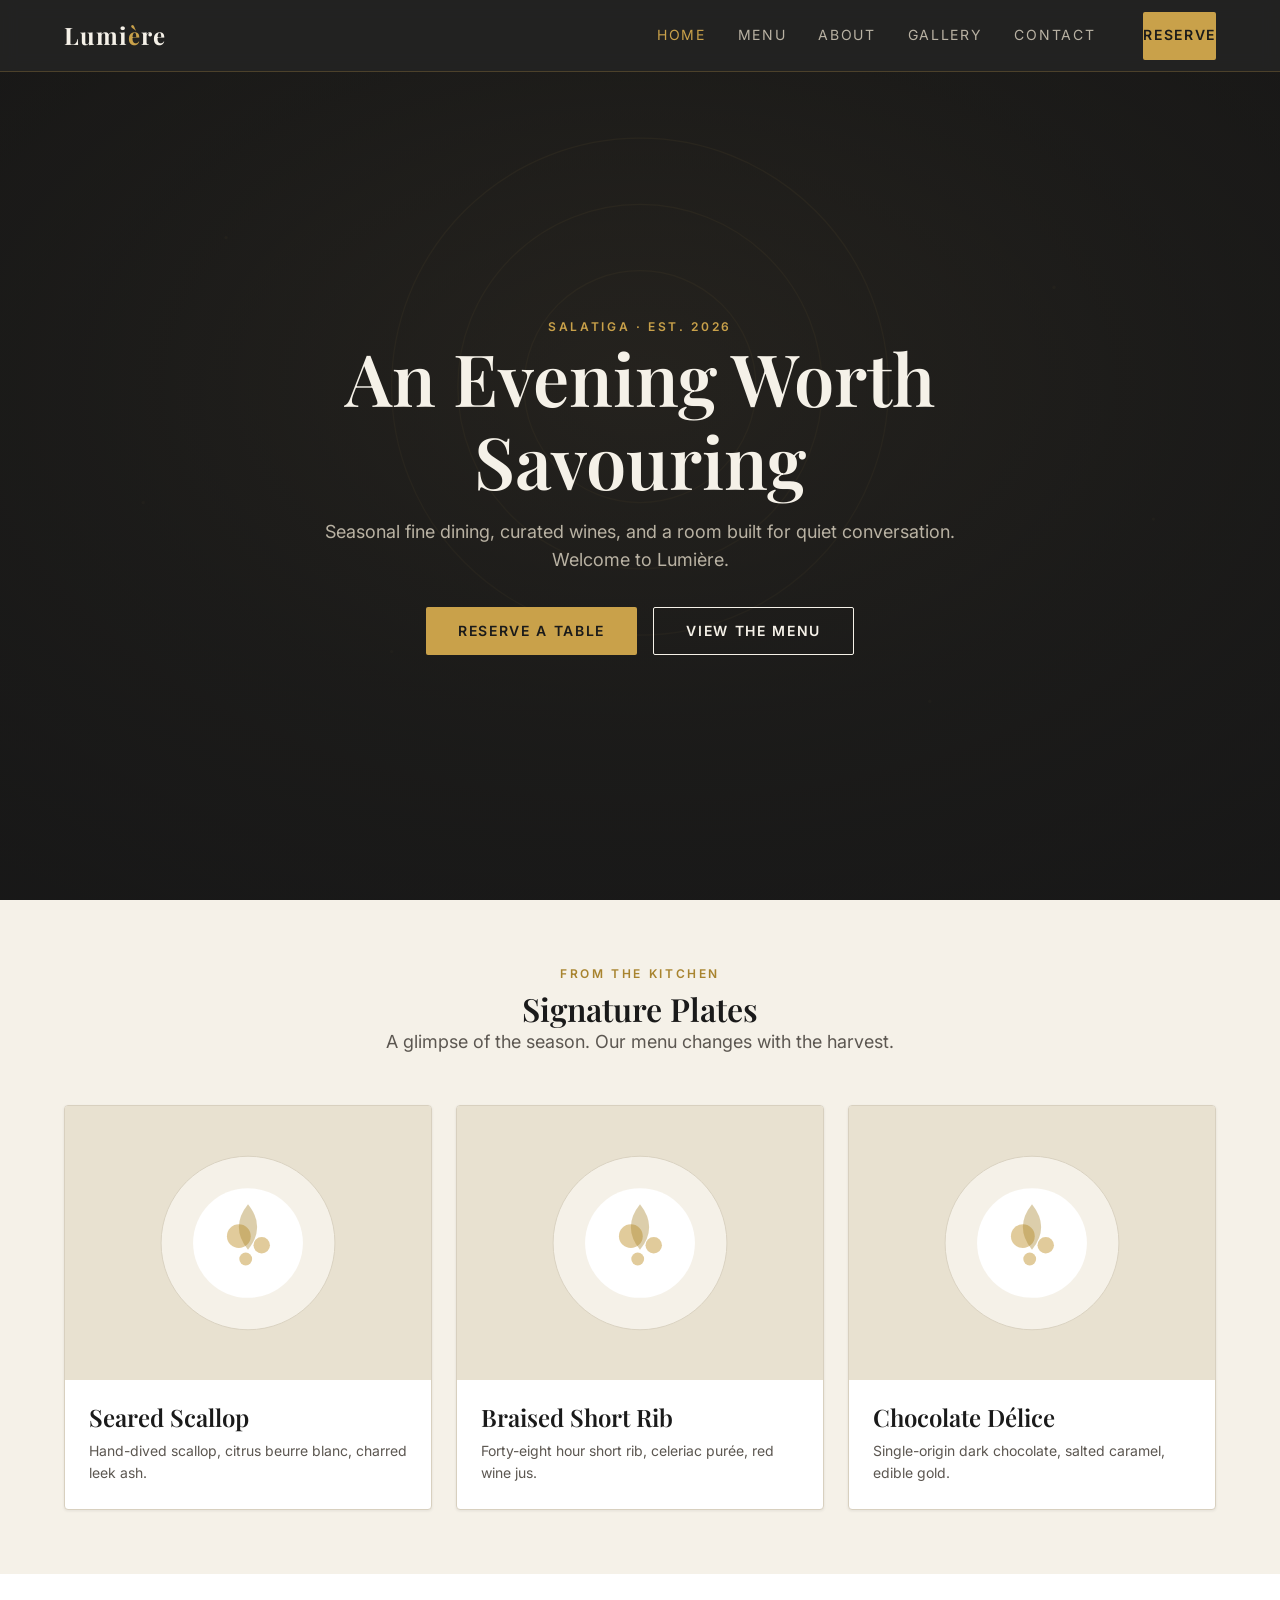
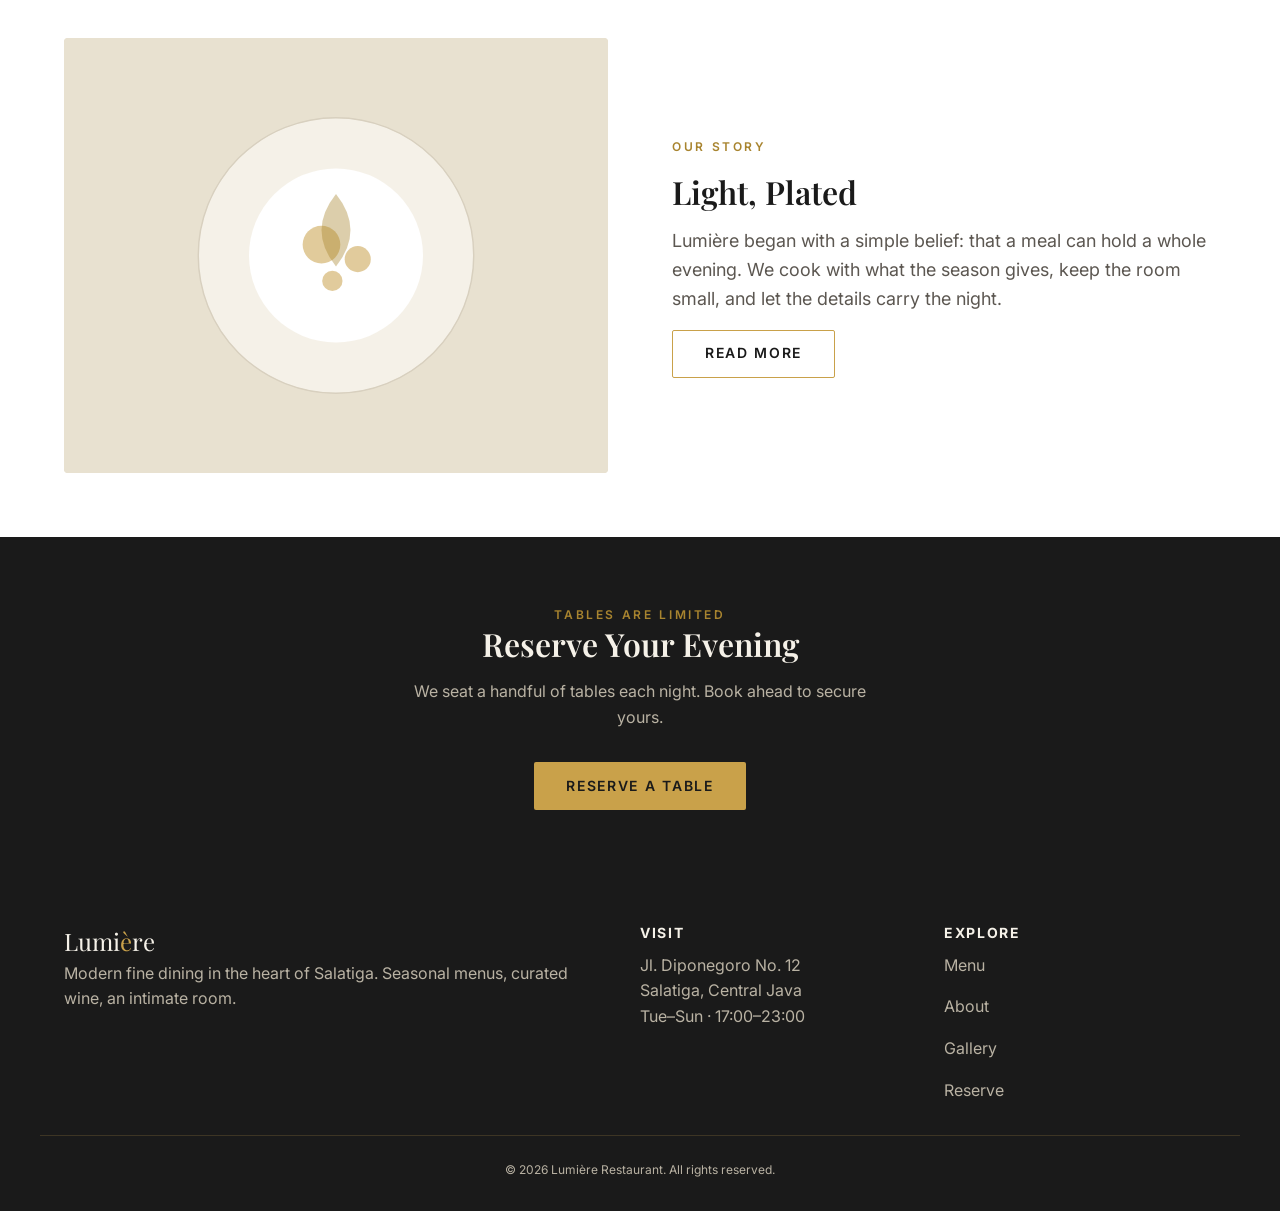
==== index.html @ 9eb80b6d "Initial commit: Lumiere restaurant website" ====
<!DOCTYPE html>
<html lang="en">
<head>
  <meta charset="UTF-8">
  <meta name="viewport" content="width=device-width, initial-scale=1">
  <title>Lumiere — Modern Fine Dining</title>
  <meta name="description" content="Lumiere is a modern fine dining restaurant. Seasonal tasting menus, curated wines, an intimate room. Reserve your table.">
  <link rel="preconnect" href="https://fonts.googleapis.com">
  <link rel="preconnect" href="https://fonts.gstatic.com" crossorigin>
  <link href="https://fonts.googleapis.com/css2?family=Playfair+Display:wght@500;600;700&family=Inter:wght@400;500;600&display=swap" rel="stylesheet">
  <link rel="stylesheet" href="css/index.css">
</head>
<body>
  <a class="skip-link" href="#main">Skip to content</a>

  <header class="nav" data-open="false">
    <div class="container nav__inner">
      <a class="nav__brand" href="index.html">Lumi<span>è</span>re</a>
      <button class="nav__toggle" aria-label="Toggle navigation" aria-expanded="false" aria-controls="nav-links">
        <span></span><span></span><span></span>
      </button>
      <nav id="nav-links" class="nav__links" aria-label="Primary">
        <a href="index.html">Home</a>
        <a href="menu.html">Menu</a>
        <a href="about.html">About</a>
        <a href="gallery.html">Gallery</a>
        <a href="contact.html">Contact</a>
        <a class="btn btn--primary" href="reservation.html">Reserve</a>
      </nav>
    </div>
  </header>

  <main id="main">
    <!-- Hero -->
    <section class="hero">
      <div class="container">
        <p class="eyebrow">Salatiga · Est. 2026</p>
        <h1>An Evening Worth<br>Savouring</h1>
        <p class="lead">Seasonal fine dining, curated wines, and a room built for quiet conversation. Welcome to Lumière.</p>
        <div class="hero__cta">
          <a class="btn btn--primary" href="reservation.html">Reserve a Table</a>
          <a class="btn btn--on-dark" href="menu.html">View the Menu</a>
        </div>
      </div>
    </section>

    <!-- Featured dishes -->
    <section class="section">
      <div class="container">
        <div class="section-head">
          <span class="eyebrow">From the Kitchen</span>
          <h2>Signature Plates</h2>
          <p class="lead" style="margin-inline:auto">A glimpse of the season. Our menu changes with the harvest.</p>
        </div>
        <div class="grid grid--3">
          <article class="card">
            <img class="card__img" src="assets/dish.svg" alt="Seared scallop with citrus beurre blanc" loading="lazy">
            <div class="card__body">
              <h3>Seared Scallop</h3>
              <p>Hand-dived scallop, citrus beurre blanc, charred leek ash.</p>
            </div>
          </article>
          <article class="card">
            <img class="card__img" src="assets/dish.svg" alt="Slow-braised short rib with celeriac" loading="lazy">
            <div class="card__body">
              <h3>Braised Short Rib</h3>
              <p>Forty-eight hour short rib, celeriac purée, red wine jus.</p>
            </div>
          </article>
          <article class="card">
            <img class="card__img" src="assets/dish.svg" alt="Dark chocolate délice with gold leaf" loading="lazy">
            <div class="card__body">
              <h3>Chocolate Délice</h3>
              <p>Single-origin dark chocolate, salted caramel, edible gold.</p>
            </div>
          </article>
        </div>
      </div>
    </section>

    <!-- Story teaser -->
    <section class="section" style="background:var(--white)">
      <div class="container split">
        <img class="split__media" src="assets/dish.svg" alt="The Lumière dining room at dusk">
        <div class="stack">
          <span class="eyebrow">Our Story</span>
          <h2>Light, Plated</h2>
          <p class="lead">Lumière began with a simple belief: that a meal can hold a whole evening. We cook with what the season gives, keep the room small, and let the details carry the night.</p>
          <a class="btn btn--ghost" href="about.html">Read More</a>
        </div>
      </div>
    </section>

    <!-- Reserve band -->
    <section class="band">
      <div class="container">
        <span class="eyebrow">Tables Are Limited</span>
        <h2>Reserve Your Evening</h2>
        <p>We seat a handful of tables each night. Book ahead to secure yours.</p>
        <a class="btn btn--primary" href="reservation.html">Reserve a Table</a>
      </div>
    </section>
  </main>

  <footer class="footer">
    <div class="container footer__grid">
      <div>
        <p class="footer__brand">Lumi<span>è</span>re</p>
        <p>Modern fine dining in the heart of Salatiga. Seasonal menus, curated wine, an intimate room.</p>
      </div>
      <div>
        <h4>Visit</h4>
        <p>Jl. Diponegoro No. 12<br>Salatiga, Central Java</p>
        <p>Tue–Sun · 17:00–23:00</p>
      </div>
      <div>
        <h4>Explore</h4>
        <ul class="stack">
          <li><a href="menu.html">Menu</a></li>
          <li><a href="about.html">About</a></li>
          <li><a href="gallery.html">Gallery</a></li>
          <li><a href="reservation.html">Reserve</a></li>
        </ul>
      </div>
    </div>
    <div class="container footer__bottom">
      <p>© <span id="year">2026</span> Lumière Restaurant. All rights reserved.</p>
    </div>
  </footer>

  <script src="js/main.js"></script>
</body>
</html>
---- css/index.css ----
:root {
  /* Color */
  --charcoal: #1a1a1a;
  --charcoal-90: #262626;
  --charcoal-80: #333333;
  --gold: #c9a14a;
  --gold-dark: #a8842f;
  --cream: #f5f1e8;
  --cream-dark: #e8e1d0;
  --white: #ffffff;
  --text: #1a1a1a;
  --text-muted: #5c5751;
  --text-on-dark: #f5f1e8;
  --text-on-dark-muted: #b9b2a3;
  --error: #b3261e;
  --success: #2e7d32;
  --border: #d8d0bf;

  /* Type scale */
  --fs-12: 0.75rem;
  --fs-14: 0.875rem;
  --fs-16: 1rem;
  --fs-18: 1.125rem;
  --fs-24: 1.5rem;
  --fs-32: 2rem;
  --fs-48: clamp(2.25rem, 6vw, 3rem);
  --fs-hero: clamp(2.75rem, 9vw, 4.5rem);

  /* Spacing (8pt rhythm) */
  --sp-1: 0.5rem;
  --sp-2: 1rem;
  --sp-3: 1.5rem;
  --sp-4: 2rem;
  --sp-6: 3rem;
  --sp-8: 4rem;
  --sp-12: 6rem;

  /* Misc */
  --radius: 4px;
  --maxw: 1200px;
  --nav-h: 72px;
  --shadow-sm: 0 1px 3px rgba(26, 26, 26, .08);
  --shadow-md: 0 8px 24px rgba(26, 26, 26, .12);
  --ease: cubic-bezier(.2, .7, .3, 1);
  --dur: 220ms;
}

*,
*::before,
*::after {
  box-sizing: border-box;
  margin: 0;
  padding: 0;
}

html {
  scroll-behavior: smooth;
  -webkit-text-size-adjust: 100%;
}

@media (prefers-reduced-motion: reduce) {
  html {
    scroll-behavior: auto;
  }

  *,
  *::before,
  *::after {
    animation-duration: .01ms !important;
    transition-duration: .01ms !important;
  }
}

img {
  max-width: 100%;
  height: auto;
  display: block;
}

a {
  color: inherit;
  text-decoration: none;
}

button {
  font: inherit;
  cursor: pointer;
  border: none;
  background: none;
}

ul {
  list-style: none;
}

body {
  font-family: 'Inter', system-ui, sans-serif;
  font-size: var(--fs-16);
  line-height: 1.6;
  color: var(--text);
  background: var(--cream);
  -webkit-font-smoothing: antialiased;
}

h1,
h2,
h3,
.display {
  font-family: 'Playfair Display', Georgia, serif;
  font-weight: 600;
  line-height: 1.15;
  color: var(--charcoal);
}

h1 {
  font-size: var(--fs-48);
}

h2 {
  font-size: var(--fs-32);
}

h3 {
  font-size: var(--fs-24);
}

.eyebrow {
  font-size: var(--fs-12);
  letter-spacing: .22em;
  text-transform: uppercase;
  color: var(--gold-dark);
  font-weight: 600;
}

.lead {
  font-size: var(--fs-18);
  color: var(--text-muted);
  max-width: 60ch;
}

.container {
  width: 100%;
  max-width: var(--maxw);
  margin: 0 auto;
  padding: 0 var(--sp-3);
}

.section {
  padding: var(--sp-8) 0;
}

.section--tight {
  padding: var(--sp-6) 0;
}

.text-center {
  text-align: center;
}

.stack > * + * {
  margin-top: var(--sp-2);
}

.section-head {
  max-width: 60ch;
  margin: 0 auto var(--sp-6);
  text-align: center;
}

.section-head .eyebrow {
  display: block;
  margin-bottom: var(--sp-1);
}

.btn {
  display: inline-flex;
  align-items: center;
  justify-content: center;
  gap: .5rem;
  min-height: 48px;
  padding: 0 var(--sp-4);
  font-size: var(--fs-14);
  font-weight: 600;
  letter-spacing: .12em;
  text-transform: uppercase;
  border-radius: 2px;
  transition:
    background var(--dur) var(--ease),
    color var(--dur) var(--ease),
    transform var(--dur) var(--ease);
}

.btn:active {
  transform: scale(.98);
}

.btn--primary {
  background: var(--gold);
  color: var(--charcoal);
}

.btn--primary:hover {
  background: var(--gold-dark);
  color: var(--white);
}

.btn--ghost {
  border: 1px solid var(--gold);
  color: var(--charcoal);
}

.btn--ghost:hover {
  background: var(--gold);
  color: var(--charcoal);
}

.btn--on-dark {
  border: 1px solid var(--text-on-dark);
  color: var(--text-on-dark);
}

.btn--on-dark:hover {
  background: var(--text-on-dark);
  color: var(--charcoal);
}

:focus-visible {
  outline: 3px solid var(--gold);
  outline-offset: 2px;
  border-radius: var(--radius);
}

.skip-link {
  position: absolute;
  left: -999px;
  top: 0;
  z-index: 2000;
  background: var(--charcoal);
  color: var(--cream);
  padding: var(--sp-1) var(--sp-2);
}

.skip-link:focus {
  left: var(--sp-2);
  top: var(--sp-2);
}

.nav {
  position: sticky;
  top: 0;
  z-index: 100;
  height: var(--nav-h);
  background: rgba(26, 26, 26, .96);
  backdrop-filter: blur(8px);
  border-bottom: 1px solid rgba(201, 161, 74, .25);
}

.nav__inner {
  display: flex;
  align-items: center;
  justify-content: space-between;
  height: 100%;
}

.nav__brand {
  font-family: 'Playfair Display', serif;
  font-size: var(--fs-24);
  font-weight: 700;
  color: var(--cream);
  letter-spacing: .04em;
}

.nav__brand span {
  color: var(--gold);
}

.nav__toggle {
  display: inline-flex;
  flex-direction: column;
  gap: 5px;
  padding: 10px;
  color: var(--cream);
}

.nav__toggle span {
  width: 26px;
  height: 2px;
  background: currentColor;
  transition:
    transform var(--dur) var(--ease),
    opacity var(--dur);
}

.nav[data-open="true"] .nav__toggle span:nth-child(1) {
  transform: translateY(7px) rotate(45deg);
}

.nav[data-open="true"] .nav__toggle span:nth-child(2) {
  opacity: 0;
}

.nav[data-open="true"] .nav__toggle span:nth-child(3) {
  transform: translateY(-7px) rotate(-45deg);
}

.nav__links {
  display: none;
}

.nav__links a {
  display: block;
  padding: var(--sp-2) 0;
  color: var(--text-on-dark-muted);
  font-size: var(--fs-14);
  letter-spacing: .12em;
  text-transform: uppercase;
  transition: color var(--dur);
}

.nav__links a:hover {
  color: var(--cream);
}

.nav__links a[aria-current="page"] {
  color: var(--gold);
}

.nav__links a.btn--primary {
  color: var(--charcoal);
  display: inline-flex;
}

.nav__links a.btn--primary:hover {
  color: var(--white);
}

/* Mobile drawer */
@media (max-width: 1023px) {
  .nav__links {
    position: fixed;
    inset: var(--nav-h) 0 auto 0;
    background: var(--charcoal);
    padding: var(--sp-2) var(--sp-3) var(--sp-4);
    border-bottom: 1px solid rgba(201, 161, 74, .25);
    transform: translateY(-12px);
    opacity: 0;
    pointer-events: none;
    transition:
      transform var(--dur) var(--ease),
      opacity var(--dur);
  }

  .nav[data-open="true"] .nav__links {
    display: block;
    transform: none;
    opacity: 1;
    pointer-events: auto;
  }

  .nav__links .btn {
    margin-top: var(--sp-2);
    width: 100%;
  }
}

@media (min-width: 1024px) {
  .nav__toggle {
    display: none;
  }

  .nav__links {
    display: flex;
    align-items: center;
    gap: var(--sp-4);
  }

  .nav__links a {
    padding: 0;
  }

  .nav__links .btn {
    margin-left: var(--sp-2);
  }
}

.hero {
  position: relative;
  min-height: calc(100dvh - var(--nav-h));
  display: grid;
  place-items: center;
  text-align: center;
  color: var(--cream);
  padding: var(--sp-8) 0;
  background:
    linear-gradient(rgba(26, 26, 26, .6), rgba(26, 26, 26, .78)),
    url('../assets/hero.svg') center / cover no-repeat,
    var(--charcoal);
}

.hero h1 {
  color: var(--cream);
  font-size: var(--fs-hero);
}

.hero .eyebrow {
  color: var(--gold);
}

.hero .lead {
  color: var(--text-on-dark-muted);
  margin: var(--sp-2) auto var(--sp-4);
}

.hero__cta {
  display: flex;
  gap: var(--sp-2);
  justify-content: center;
  flex-wrap: wrap;
}

.grid {
  display: grid;
  gap: var(--sp-3);
}

.grid--3 {
  grid-template-columns: 1fr;
}

@media (min-width: 768px) {
  .grid--3 {
    grid-template-columns: repeat(2, 1fr);
  }
}

@media (min-width: 1024px) {
  .grid--3 {
    grid-template-columns: repeat(3, 1fr);
  }
}

.card {
  background: var(--white);
  border: 1px solid var(--border);
  border-radius: var(--radius);
  overflow: hidden;
  box-shadow: var(--shadow-sm);
  transition:
    transform var(--dur) var(--ease),
    box-shadow var(--dur) var(--ease);
}

.card:hover {
  transform: translateY(-4px);
  box-shadow: var(--shadow-md);
}

.card__img {
  aspect-ratio: 4 / 3;
  background: var(--cream-dark);
  object-fit: cover;
  width: 100%;
}

.card__body {
  padding: var(--sp-3);
}

.card__body h3 {
  margin-bottom: var(--sp-1);
}

.card__body p {
  color: var(--text-muted);
  font-size: var(--fs-14);
}

.split {
  display: grid;
  gap: var(--sp-4);
  align-items: center;
}

@media (min-width: 1024px) {
  .split {
    grid-template-columns: 1fr 1fr;
    gap: var(--sp-8);
  }
}

.split__media {
  aspect-ratio: 5 / 4;
  border-radius: var(--radius);
  background: var(--cream-dark);
  object-fit: cover;
  width: 100%;
}

.band {
  background: var(--charcoal);
  color: var(--cream);
  text-align: center;
  padding: var(--sp-8) 0;
}

.band h2 {
  color: var(--cream);
}

.band p {
  color: var(--text-on-dark-muted);
  margin: var(--sp-2) auto var(--sp-4);
  max-width: 50ch;
}

.footer {
  background: var(--charcoal);
  color: var(--text-on-dark-muted);
  padding: var(--sp-6) 0 var(--sp-4);
}

.footer__grid {
  display: grid;
  gap: var(--sp-4);
}

@media (min-width: 768px) {
  .footer__grid {
    grid-template-columns: 2fr 1fr 1fr;
  }
}

.footer__brand {
  font-family: 'Playfair Display', serif;
  font-size: var(--fs-24);
  color: var(--cream);
}

.footer__brand span {
  color: var(--gold);
}

.footer h4 {
  color: var(--cream);
  font-size: var(--fs-14);
  letter-spacing: .12em;
  text-transform: uppercase;
  margin-bottom: var(--sp-1);
  font-family: 'Inter', sans-serif;
}

.footer a:hover {
  color: var(--cream);
}

.footer__bottom {
  margin-top: var(--sp-4);
  padding-top: var(--sp-3);
  border-top: 1px solid rgba(201, 161, 74, .2);
  font-size: var(--fs-12);
  text-align: center;
}

.sr-only {
  position: absolute;
  width: 1px;
  height: 1px;
  padding: 0;
  margin: -1px;
  overflow: hidden;
  clip: rect(0 0 0 0);
  white-space: nowrap;
  border: 0;
}
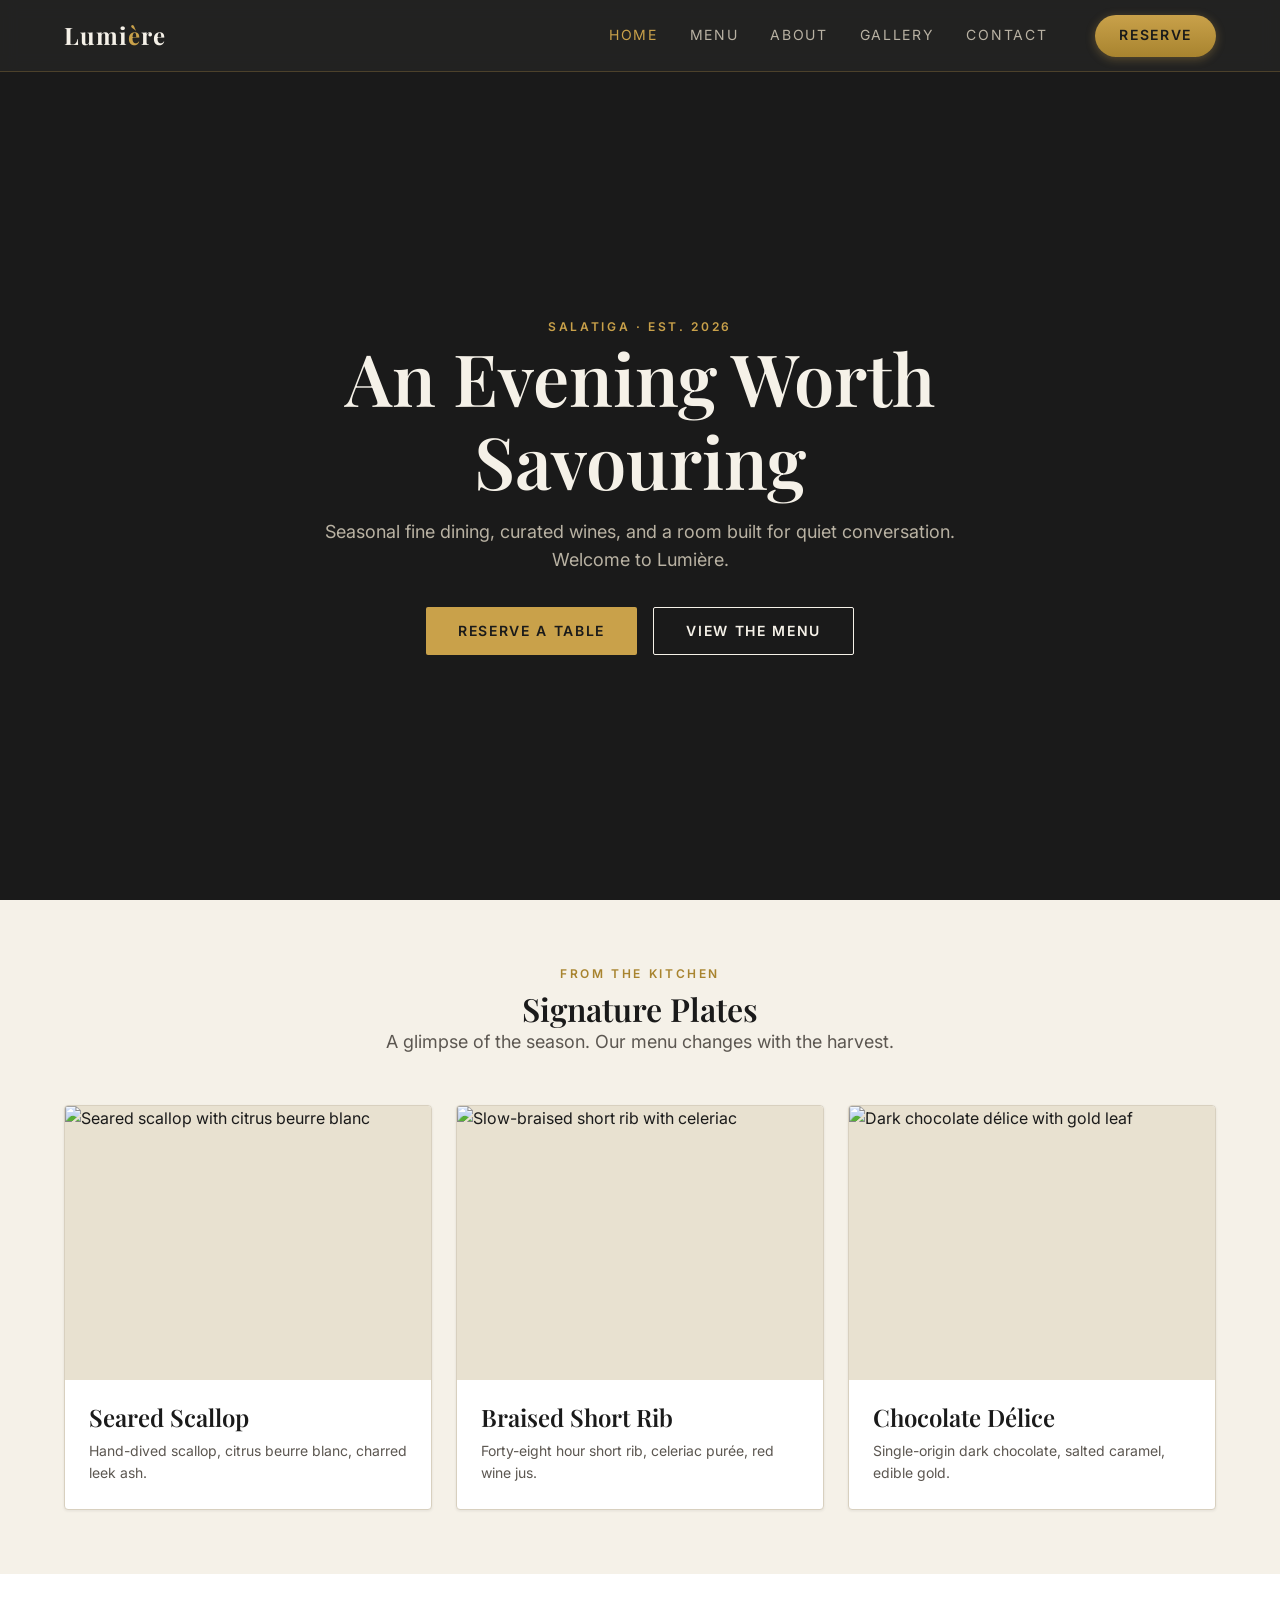
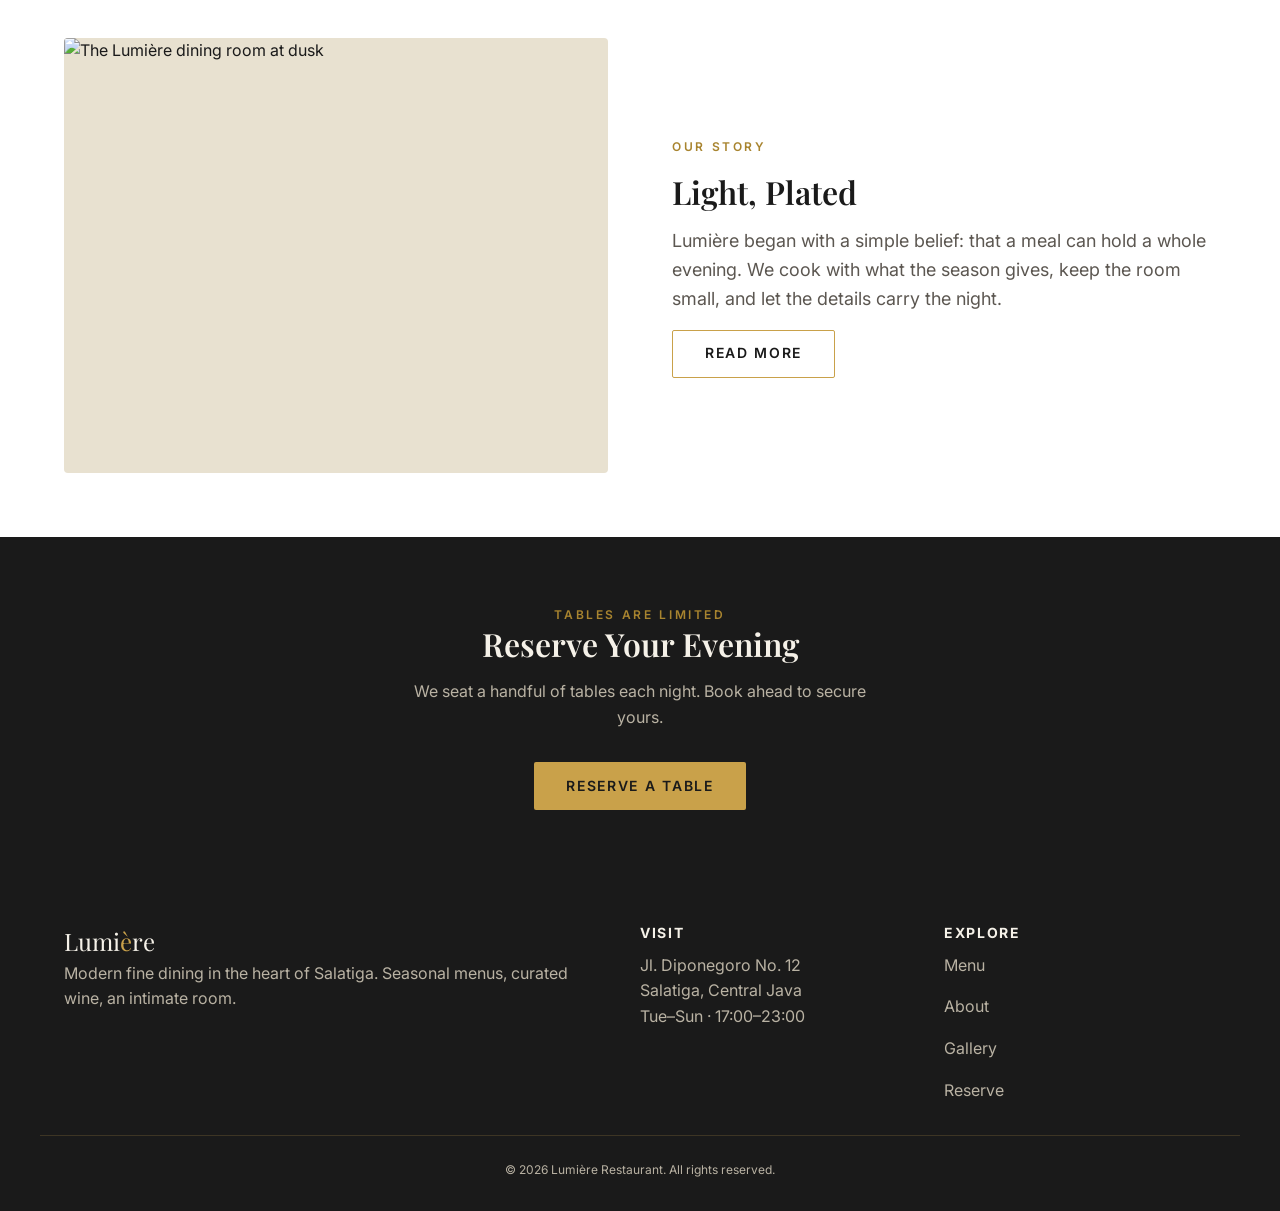
==== commit 1fcbfa08: "Add dish photos, redesign menu, polish Reserve button - Replace placeholder SVGs with name-matched U" ====
--- a/index.html
+++ b/index.html
@@ -54,21 +54,21 @@
         </div>
         <div class="grid grid--3">
           <article class="card">
-            <img class="card__img" src="assets/dish.svg" alt="Seared scallop with citrus beurre blanc" loading="lazy">
+            <img class="card__img" src="https://images.unsplash.com/photo-1605759758891-430e7885631b?q=80&w=800&auto=format&fit=crop" alt="Seared scallop with citrus beurre blanc" loading="lazy">
             <div class="card__body">
               <h3>Seared Scallop</h3>
               <p>Hand-dived scallop, citrus beurre blanc, charred leek ash.</p>
             </div>
           </article>
           <article class="card">
-            <img class="card__img" src="assets/dish.svg" alt="Slow-braised short rib with celeriac" loading="lazy">
+            <img class="card__img" src="https://images.unsplash.com/photo-1593030668930-8130abedd2b0?q=80&w=800&auto=format&fit=crop" alt="Slow-braised short rib with celeriac" loading="lazy">
             <div class="card__body">
               <h3>Braised Short Rib</h3>
               <p>Forty-eight hour short rib, celeriac purée, red wine jus.</p>
             </div>
           </article>
           <article class="card">
-            <img class="card__img" src="assets/dish.svg" alt="Dark chocolate délice with gold leaf" loading="lazy">
+            <img class="card__img" src="https://images.unsplash.com/photo-1622405298132-74fb3fe5a236?q=80&w=800&auto=format&fit=crop" alt="Dark chocolate délice with gold leaf" loading="lazy">
             <div class="card__body">
               <h3>Chocolate Délice</h3>
               <p>Single-origin dark chocolate, salted caramel, edible gold.</p>
@@ -81,7 +81,7 @@
     <!-- Story teaser -->
     <section class="section" style="background:var(--white)">
       <div class="container split">
-        <img class="split__media" src="assets/dish.svg" alt="The Lumière dining room at dusk">
+        <img class="split__media" src="https://images.unsplash.com/photo-1517248135467-4c7edcad34c4?q=80&w=900&auto=format&fit=crop" alt="The Lumière dining room at dusk" loading="lazy">
         <div class="stack">
           <span class="eyebrow">Our Story</span>
           <h2>Light, Plated</h2>
--- a/css/index.css
+++ b/css/index.css
@@ -328,10 +328,22 @@
 .nav__links a.btn--primary {
   color: var(--charcoal);
   display: inline-flex;
+  min-height: 42px;
+  padding: 0 var(--sp-3);
+  border-radius: 999px;
+  background: linear-gradient(180deg, var(--gold), var(--gold-dark));
+  box-shadow: 0 2px 10px rgba(201, 161, 74, .35);
+  transition:
+    background var(--dur) var(--ease),
+    box-shadow var(--dur) var(--ease),
+    transform var(--dur) var(--ease);
 }
 
 .nav__links a.btn--primary:hover {
-  color: var(--white);
+  color: var(--charcoal);
+  background: linear-gradient(180deg, #d9b25e, var(--gold));
+  box-shadow: 0 4px 16px rgba(201, 161, 74, .5);
+  transform: translateY(-1px);
 }
 
 /* Mobile drawer */
@@ -393,7 +405,7 @@
   padding: var(--sp-8) 0;
   background:
     linear-gradient(rgba(26, 26, 26, .6), rgba(26, 26, 26, .78)),
-    url('../assets/hero.svg') center / cover no-repeat,
+    url('https://images.unsplash.com/photo-1414235077428-338989a2e8c0?q=80&w=1600&auto=format&fit=crop') center / cover no-repeat,
     var(--charcoal);
 }
 
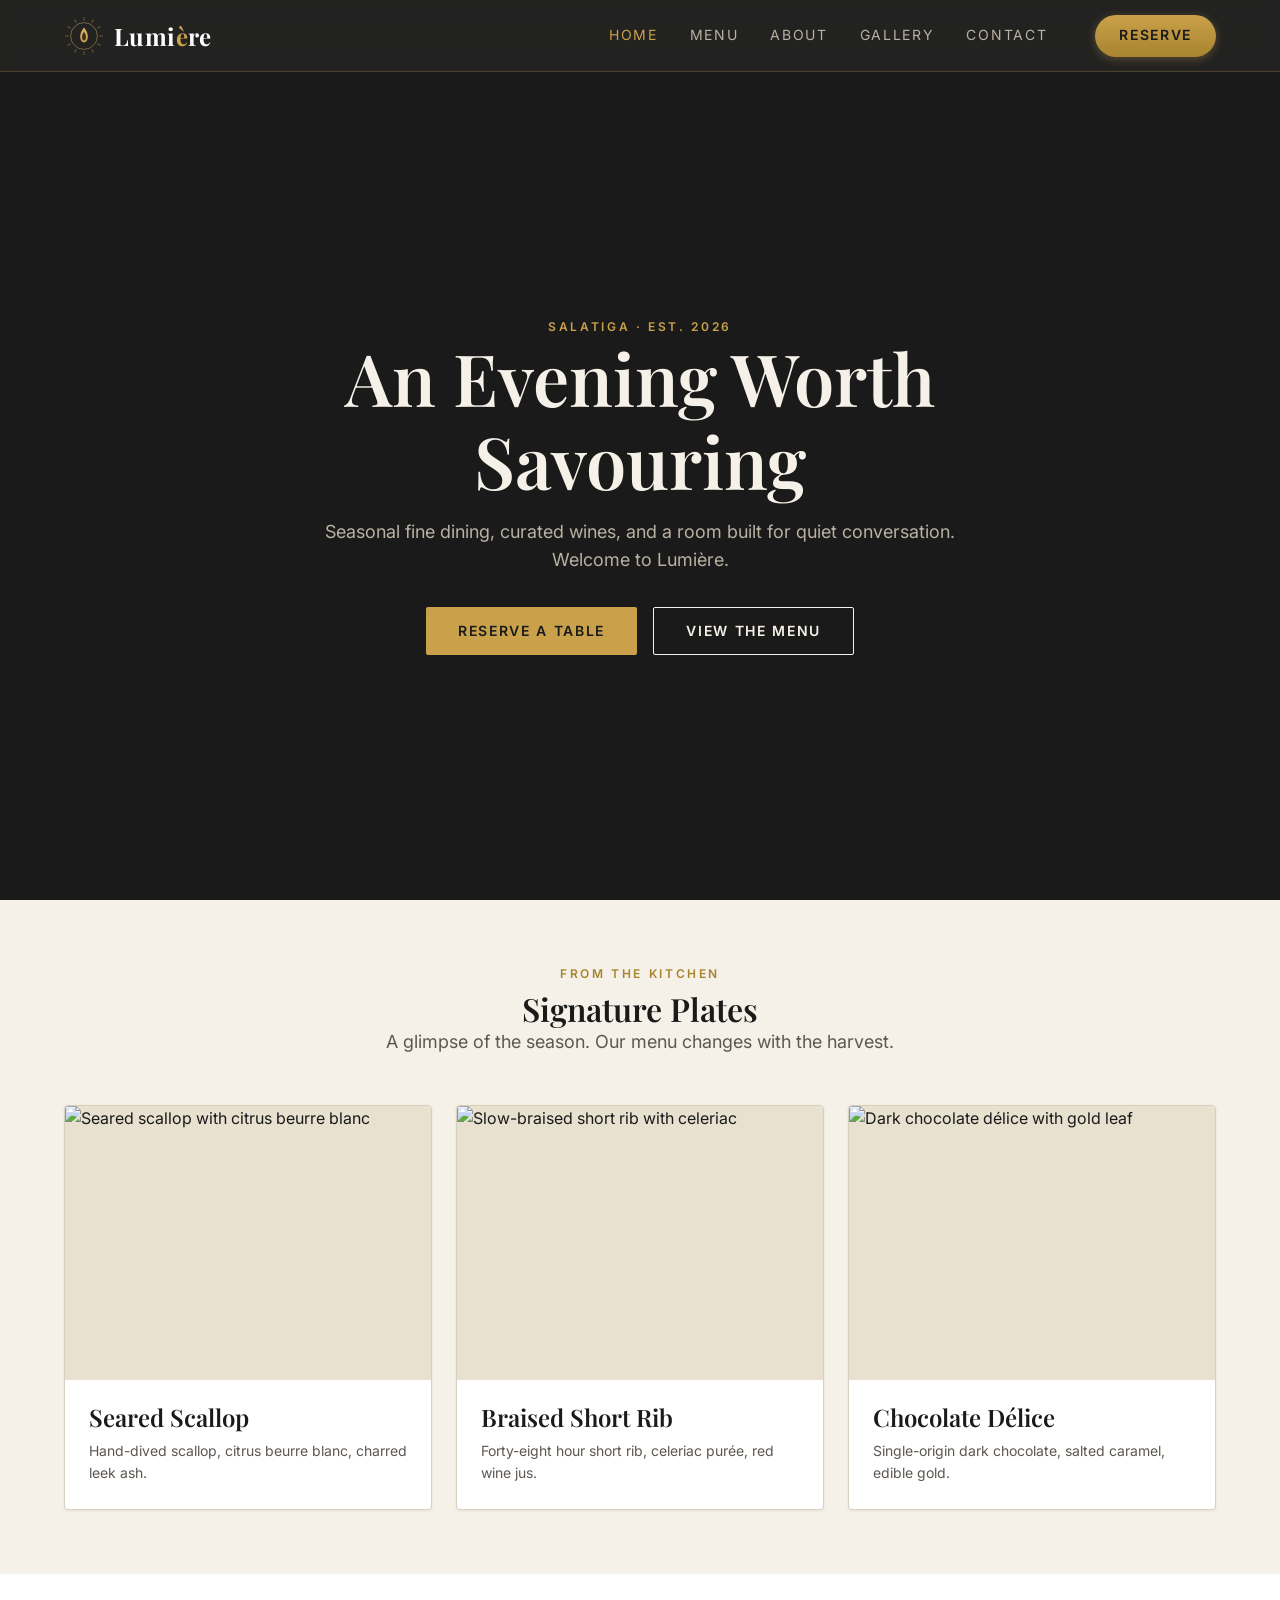
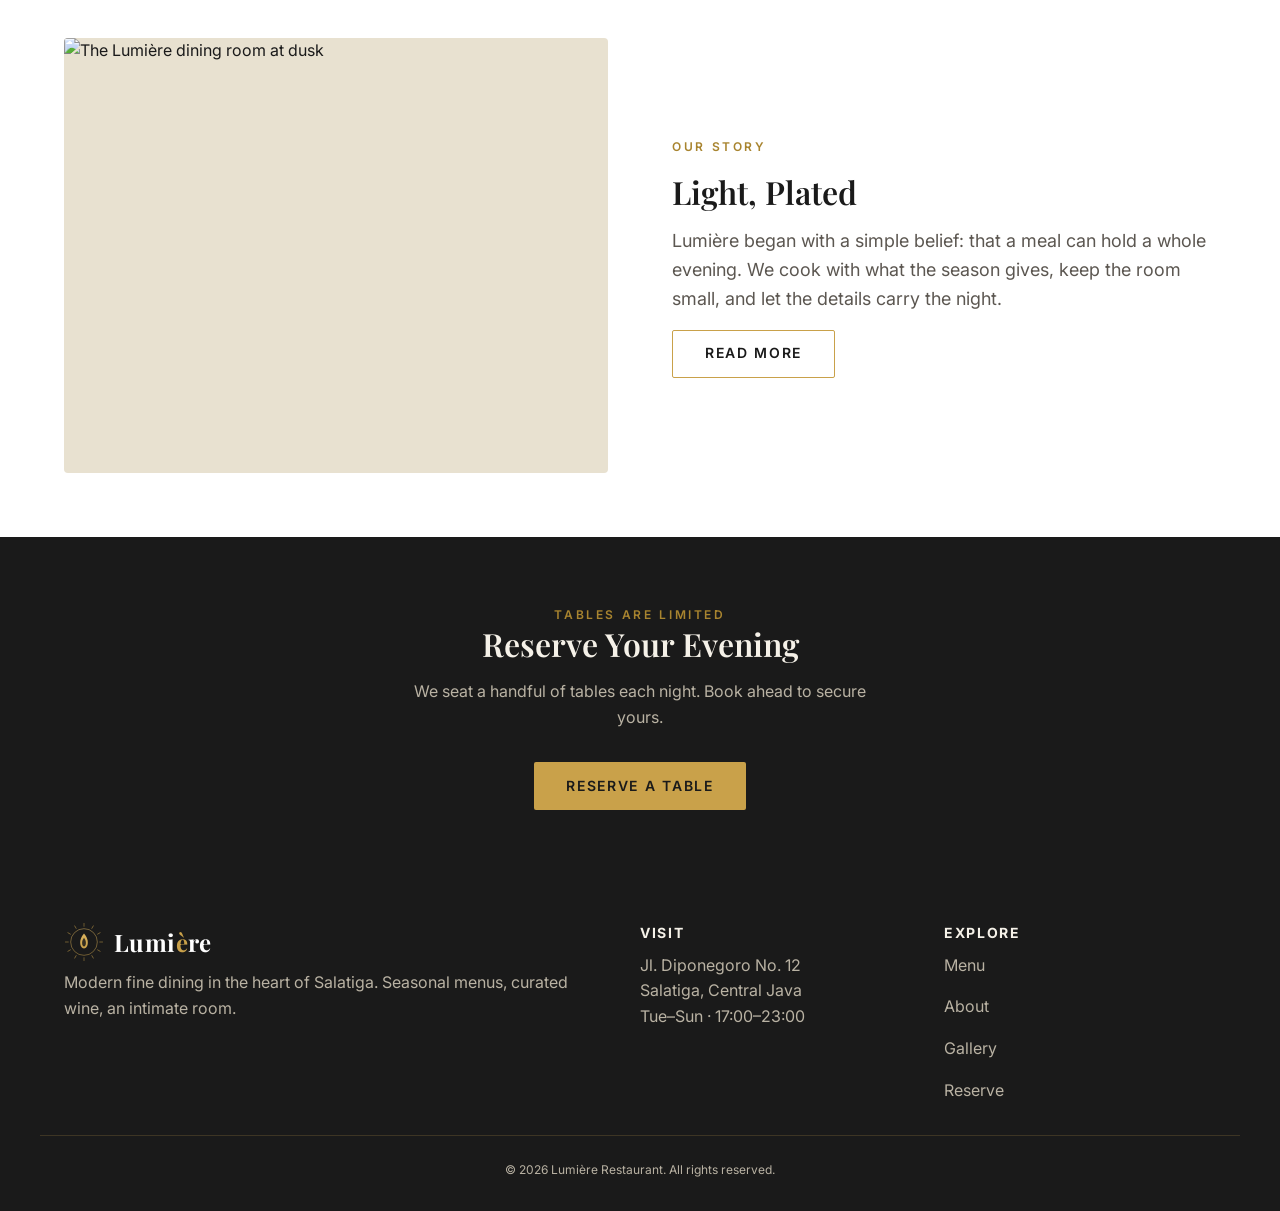
==== commit fc04a23e: "Add logo emblem + wordmark lockup to nav and footer Place gold logo-mark emblem beside white "Lumièr" ====
--- a/index.html
+++ b/index.html
@@ -8,24 +8,25 @@
   <link rel="preconnect" href="https://fonts.googleapis.com">
   <link rel="preconnect" href="https://fonts.gstatic.com" crossorigin>
   <link href="https://fonts.googleapis.com/css2?family=Playfair+Display:wght@500;600;700&family=Inter:wght@400;500;600&display=swap" rel="stylesheet">
+  <link rel="icon" type="image/svg+xml" href="assets/logo-mark.svg">
   <link rel="stylesheet" href="css/index.css">
 </head>
 <body>
   <a class="skip-link" href="#main">Skip to content</a>
 
   <header class="nav" data-open="false">
-    <div class="container nav__inner">
-      <a class="nav__brand" href="index.html">Lumi<span>è</span>re</a>
-      <button class="nav__toggle" aria-label="Toggle navigation" aria-expanded="false" aria-controls="nav-links">
+    <div class="container nav-inner">
+      <a class="nav-brand" href="index.html"><img class="brand-mark" src="assets/logo-mark.svg" alt="" width="32" height="32"><span class="brand-text"><span class="brand-word">Lumi<span>è</span>re</span></span></a>
+      <button class="nav-toggle" aria-label="Toggle navigation" aria-expanded="false" aria-controls="nav-links">
         <span></span><span></span><span></span>
       </button>
-      <nav id="nav-links" class="nav__links" aria-label="Primary">
+      <nav id="nav-links" class="nav-links" aria-label="Primary">
         <a href="index.html">Home</a>
         <a href="menu.html">Menu</a>
         <a href="about.html">About</a>
         <a href="gallery.html">Gallery</a>
         <a href="contact.html">Contact</a>
-        <a class="btn btn--primary" href="reservation.html">Reserve</a>
+        <a class="btn btn-primary" href="reservation.html">Reserve</a>
       </nav>
     </div>
   </header>
@@ -37,9 +38,9 @@
         <p class="eyebrow">Salatiga · Est. 2026</p>
         <h1>An Evening Worth<br>Savouring</h1>
         <p class="lead">Seasonal fine dining, curated wines, and a room built for quiet conversation. Welcome to Lumière.</p>
-        <div class="hero__cta">
-          <a class="btn btn--primary" href="reservation.html">Reserve a Table</a>
-          <a class="btn btn--on-dark" href="menu.html">View the Menu</a>
+        <div class="hero-cta">
+          <a class="btn btn-primary" href="reservation.html">Reserve a Table</a>
+          <a class="btn btn-on-dark" href="menu.html">View the Menu</a>
         </div>
       </div>
     </section>
@@ -52,24 +53,24 @@
           <h2>Signature Plates</h2>
           <p class="lead" style="margin-inline:auto">A glimpse of the season. Our menu changes with the harvest.</p>
         </div>
-        <div class="grid grid--3">
+        <div class="grid grid-3">
           <article class="card">
-            <img class="card__img" src="https://images.unsplash.com/photo-1605759758891-430e7885631b?q=80&w=800&auto=format&fit=crop" alt="Seared scallop with citrus beurre blanc" loading="lazy">
-            <div class="card__body">
+            <img class="card-img" src="https://images.unsplash.com/photo-1605759758891-430e7885631b?q=80&w=800&auto=format&fit=crop" alt="Seared scallop with citrus beurre blanc" loading="lazy">
+            <div class="card-body">
               <h3>Seared Scallop</h3>
               <p>Hand-dived scallop, citrus beurre blanc, charred leek ash.</p>
             </div>
           </article>
           <article class="card">
-            <img class="card__img" src="https://images.unsplash.com/photo-1593030668930-8130abedd2b0?q=80&w=800&auto=format&fit=crop" alt="Slow-braised short rib with celeriac" loading="lazy">
-            <div class="card__body">
+            <img class="card-img" src="https://images.unsplash.com/photo-1593030668930-8130abedd2b0?q=80&w=800&auto=format&fit=crop" alt="Slow-braised short rib with celeriac" loading="lazy">
+            <div class="card-body">
               <h3>Braised Short Rib</h3>
               <p>Forty-eight hour short rib, celeriac purée, red wine jus.</p>
             </div>
           </article>
           <article class="card">
-            <img class="card__img" src="https://images.unsplash.com/photo-1622405298132-74fb3fe5a236?q=80&w=800&auto=format&fit=crop" alt="Dark chocolate délice with gold leaf" loading="lazy">
-            <div class="card__body">
+            <img class="card-img" src="https://images.unsplash.com/photo-1622405298132-74fb3fe5a236?q=80&w=800&auto=format&fit=crop" alt="Dark chocolate délice with gold leaf" loading="lazy">
+            <div class="card-body">
               <h3>Chocolate Délice</h3>
               <p>Single-origin dark chocolate, salted caramel, edible gold.</p>
             </div>
@@ -81,12 +82,12 @@
     <!-- Story teaser -->
     <section class="section" style="background:var(--white)">
       <div class="container split">
-        <img class="split__media" src="https://images.unsplash.com/photo-1517248135467-4c7edcad34c4?q=80&w=900&auto=format&fit=crop" alt="The Lumière dining room at dusk" loading="lazy">
+        <img class="split-media" src="https://images.unsplash.com/photo-1517248135467-4c7edcad34c4?q=80&w=900&auto=format&fit=crop" alt="The Lumière dining room at dusk" loading="lazy">
         <div class="stack">
           <span class="eyebrow">Our Story</span>
           <h2>Light, Plated</h2>
           <p class="lead">Lumière began with a simple belief: that a meal can hold a whole evening. We cook with what the season gives, keep the room small, and let the details carry the night.</p>
-          <a class="btn btn--ghost" href="about.html">Read More</a>
+          <a class="btn btn-ghost" href="about.html">Read More</a>
         </div>
       </div>
     </section>
@@ -97,15 +98,15 @@
         <span class="eyebrow">Tables Are Limited</span>
         <h2>Reserve Your Evening</h2>
         <p>We seat a handful of tables each night. Book ahead to secure yours.</p>
-        <a class="btn btn--primary" href="reservation.html">Reserve a Table</a>
+        <a class="btn btn-primary" href="reservation.html">Reserve a Table</a>
       </div>
     </section>
   </main>
 
   <footer class="footer">
-    <div class="container footer__grid">
+    <div class="container footer-grid">
       <div>
-        <p class="footer__brand">Lumi<span>è</span>re</p>
+        <p class="footer-brand"><img class="brand-mark" src="assets/logo-mark.svg" alt="" width="32" height="32"><span class="brand-text"><span class="brand-word">Lumi<span>è</span>re</span></span></p>
         <p>Modern fine dining in the heart of Salatiga. Seasonal menus, curated wine, an intimate room.</p>
       </div>
       <div>
@@ -123,7 +124,7 @@
         </ul>
       </div>
     </div>
-    <div class="container footer__bottom">
+    <div class="container footer-bottom">
       <p>© <span id="year">2026</span> Lumière Restaurant. All rights reserved.</p>
     </div>
   </footer>
--- a/css/index.css
+++ b/css/index.css
@@ -149,7 +149,7 @@
   padding: var(--sp-8) 0;
 }
 
-.section--tight {
+.section-tight {
   padding: var(--sp-6) 0;
 }
 
@@ -194,32 +194,32 @@
   transform: scale(.98);
 }
 
-.btn--primary {
+.btn-primary {
   background: var(--gold);
   color: var(--charcoal);
 }
 
-.btn--primary:hover {
+.btn-primary:hover {
   background: var(--gold-dark);
   color: var(--white);
 }
 
-.btn--ghost {
+.btn-ghost {
   border: 1px solid var(--gold);
   color: var(--charcoal);
 }
 
-.btn--ghost:hover {
+.btn-ghost:hover {
   background: var(--gold);
   color: var(--charcoal);
 }
 
-.btn--on-dark {
+.btn-on-dark {
   border: 1px solid var(--text-on-dark);
   color: var(--text-on-dark);
 }
 
-.btn--on-dark:hover {
+.btn-on-dark:hover {
   background: var(--text-on-dark);
   color: var(--charcoal);
 }
@@ -255,14 +255,14 @@
   border-bottom: 1px solid rgba(201, 161, 74, .25);
 }
 
-.nav__inner {
+.nav-inner {
   display: flex;
   align-items: center;
   justify-content: space-between;
   height: 100%;
 }
 
-.nav__brand {
+.nav-brand {
   font-family: 'Playfair Display', serif;
   font-size: var(--fs-24);
   font-weight: 700;
@@ -270,11 +270,11 @@
   letter-spacing: .04em;
 }
 
-.nav__brand span {
+.nav-brand span {
   color: var(--gold);
 }
 
-.nav__toggle {
+.nav-toggle {
   display: inline-flex;
   flex-direction: column;
   gap: 5px;
@@ -282,7 +282,7 @@
   color: var(--cream);
 }
 
-.nav__toggle span {
+.nav-toggle span {
   width: 26px;
   height: 2px;
   background: currentColor;
@@ -291,23 +291,23 @@
     opacity var(--dur);
 }
 
-.nav[data-open="true"] .nav__toggle span:nth-child(1) {
+.nav[data-open="true"] .nav-toggle span:nth-child(1) {
   transform: translateY(7px) rotate(45deg);
 }
 
-.nav[data-open="true"] .nav__toggle span:nth-child(2) {
+.nav[data-open="true"] .nav-toggle span:nth-child(2) {
   opacity: 0;
 }
 
-.nav[data-open="true"] .nav__toggle span:nth-child(3) {
+.nav[data-open="true"] .nav-toggle span:nth-child(3) {
   transform: translateY(-7px) rotate(-45deg);
 }
 
-.nav__links {
+.nav-links {
   display: none;
 }
 
-.nav__links a {
+.nav-links a {
   display: block;
   padding: var(--sp-2) 0;
   color: var(--text-on-dark-muted);
@@ -317,15 +317,15 @@
   transition: color var(--dur);
 }
 
-.nav__links a:hover {
-  color: var(--cream);
-}
-
-.nav__links a[aria-current="page"] {
+.nav-links a:hover {
+  color: var(--cream);
+}
+
+.nav-links a[aria-current="page"] {
   color: var(--gold);
 }
 
-.nav__links a.btn--primary {
+.nav-links a.btn-primary {
   color: var(--charcoal);
   display: inline-flex;
   min-height: 42px;
@@ -339,7 +339,7 @@
     transform var(--dur) var(--ease);
 }
 
-.nav__links a.btn--primary:hover {
+.nav-links a.btn-primary:hover {
   color: var(--charcoal);
   background: linear-gradient(180deg, #d9b25e, var(--gold));
   box-shadow: 0 4px 16px rgba(201, 161, 74, .5);
@@ -348,7 +348,7 @@
 
 /* Mobile drawer */
 @media (max-width: 1023px) {
-  .nav__links {
+  .nav-links {
     position: fixed;
     inset: var(--nav-h) 0 auto 0;
     background: var(--charcoal);
@@ -362,35 +362,35 @@
       opacity var(--dur);
   }
 
-  .nav[data-open="true"] .nav__links {
+  .nav[data-open="true"] .nav-links {
     display: block;
     transform: none;
     opacity: 1;
     pointer-events: auto;
   }
 
-  .nav__links .btn {
+  .nav-links .btn {
     margin-top: var(--sp-2);
     width: 100%;
   }
 }
 
 @media (min-width: 1024px) {
-  .nav__toggle {
+  .nav-toggle {
     display: none;
   }
 
-  .nav__links {
+  .nav-links {
     display: flex;
     align-items: center;
     gap: var(--sp-4);
   }
 
-  .nav__links a {
+  .nav-links a {
     padding: 0;
   }
 
-  .nav__links .btn {
+  .nav-links .btn {
     margin-left: var(--sp-2);
   }
 }
@@ -423,7 +423,7 @@
   margin: var(--sp-2) auto var(--sp-4);
 }
 
-.hero__cta {
+.hero-cta {
   display: flex;
   gap: var(--sp-2);
   justify-content: center;
@@ -435,18 +435,18 @@
   gap: var(--sp-3);
 }
 
-.grid--3 {
+.grid-3 {
   grid-template-columns: 1fr;
 }
 
 @media (min-width: 768px) {
-  .grid--3 {
+  .grid-3 {
     grid-template-columns: repeat(2, 1fr);
   }
 }
 
 @media (min-width: 1024px) {
-  .grid--3 {
+  .grid-3 {
     grid-template-columns: repeat(3, 1fr);
   }
 }
@@ -467,22 +467,22 @@
   box-shadow: var(--shadow-md);
 }
 
-.card__img {
+.card-img {
   aspect-ratio: 4 / 3;
   background: var(--cream-dark);
   object-fit: cover;
   width: 100%;
 }
 
-.card__body {
+.card-body {
   padding: var(--sp-3);
 }
 
-.card__body h3 {
+.card-body h3 {
   margin-bottom: var(--sp-1);
 }
 
-.card__body p {
+.card-body p {
   color: var(--text-muted);
   font-size: var(--fs-14);
 }
@@ -500,7 +500,7 @@
   }
 }
 
-.split__media {
+.split-media {
   aspect-ratio: 5 / 4;
   border-radius: var(--radius);
   background: var(--cream-dark);
@@ -531,24 +531,24 @@
   padding: var(--sp-6) 0 var(--sp-4);
 }
 
-.footer__grid {
+.footer-grid {
   display: grid;
   gap: var(--sp-4);
 }
 
 @media (min-width: 768px) {
-  .footer__grid {
+  .footer-grid {
     grid-template-columns: 2fr 1fr 1fr;
   }
 }
 
-.footer__brand {
+.footer-brand {
   font-family: 'Playfair Display', serif;
   font-size: var(--fs-24);
   color: var(--cream);
 }
 
-.footer__brand span {
+.footer-brand span {
   color: var(--gold);
 }
 
@@ -565,7 +565,7 @@
   color: var(--cream);
 }
 
-.footer__bottom {
+.footer-bottom {
   margin-top: var(--sp-4);
   padding-top: var(--sp-3);
   border-top: 1px solid rgba(201, 161, 74, .2);
@@ -584,3 +584,36 @@
   white-space: nowrap;
   border: 0;
 }
+
+
+
+/* Logo lockup: emblem + wordmark + tagline */
+.nav-brand,
+.footer-brand {
+  display: inline-flex;
+  align-items: center;
+  gap: .6rem;
+}
+.nav-brand .brand-mark,
+.footer-brand .brand-mark {
+  width: 40px;
+  height: 40px;
+  flex-shrink: 0;
+}
+.brand-text {
+  display: inline-flex;
+  flex-direction: column;
+  line-height: 1;
+}
+.nav-brand .brand-word,
+.footer-brand .brand-word {
+  font-family: 'Playfair Display', serif;
+  font-size: var(--fs-24);
+  font-weight: 700;
+  letter-spacing: .02em;
+  color: #fff;
+}
+.nav-brand .brand-word span,
+.footer-brand .brand-word span {
+  color: var(--gold);
+}
